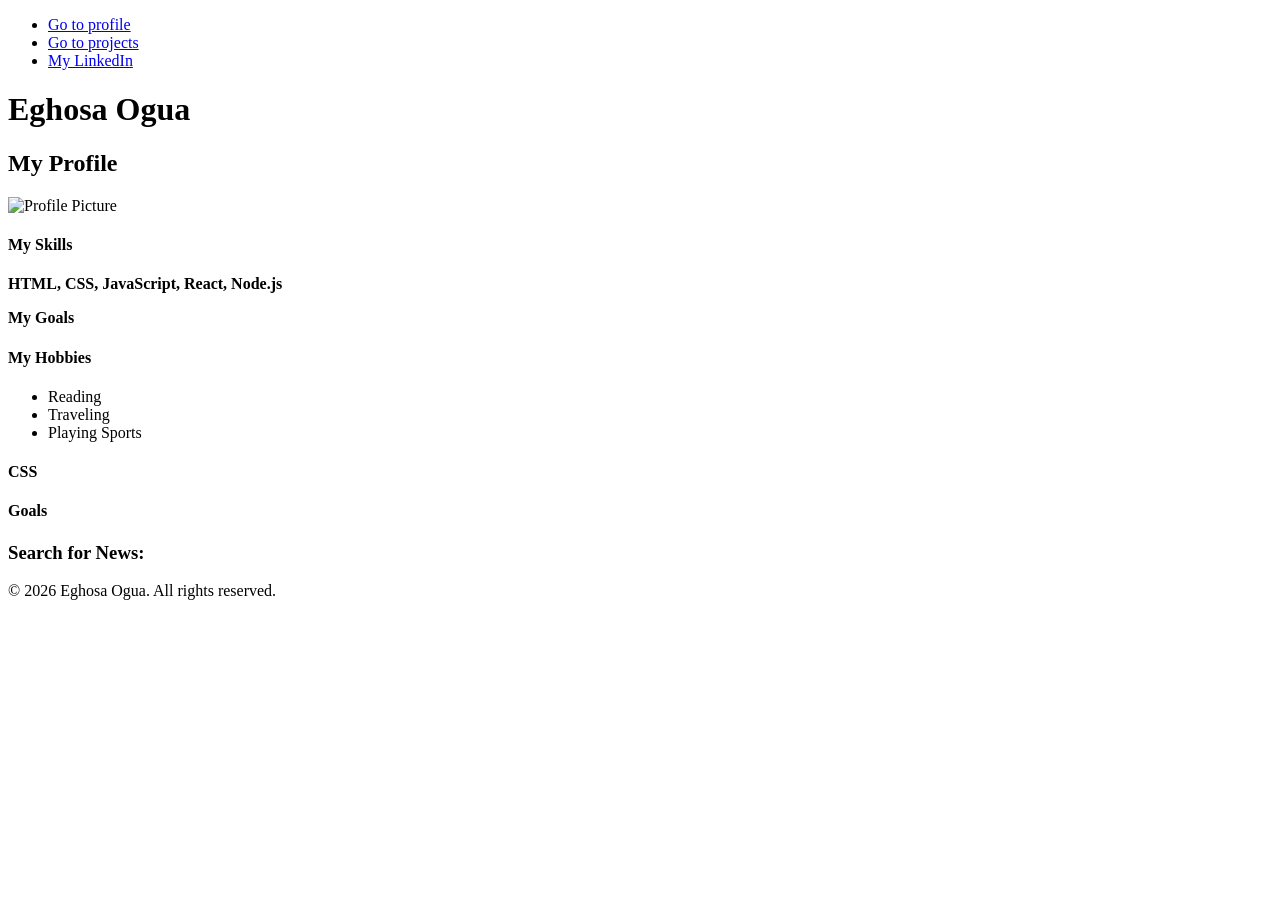
==== index.html @ 78ede94b "First attempt at Profile" ====
<!DOCTYPE html>
<html lang="en">
<head>
    <meta charset="UTF-8">
    <meta name="viewport" content="width=device-width, initial-scale=1.0">
    <metaa name = "author" content = "Eghosa Ogua">
    <meta name = "description" content = "This is a simple HTML page">
    <title>My Profile</title>
    <link rel="stylesheet" href="style.css">
</head>
<body>

    <nav>
        <ul>
            <li><a href="index.html">Go to profile</a></li>
            <li><a href="projects.html">Go to projects</a></li>
            <li><a href="https://www.linkedin.com/" target="_blank">My LinkedIn</a></li>
        </ul>
    </nav>
    
    <header>
        <h1>Eghosa Ogua</h1>
        <h2>My Profile</h2>
        <img alt="Profile Picture" src="images/profile-picture.jpg">
    </header>
    
    <div>
    <h4>My Skills</h4>
        <p> <strong>HTML, CSS, JavaScript, React, Node.js</strong></p>
        <p> <strong>My Goals</strong></p>
    
    </div>

    <div>
    <h4>My Hobbies</h4>
    <ul>
        <li>Reading</li>
        <li>Traveling</li>
        <li>Playing Sports</li>
    </ul>
    </div>

    <div>
        <h4>CSS</h4>
        <h4>Goals </h4>
        <h3>Search for News:</h3>
    </div>

    <footer>
        <p>&copy; 2026 Eghosa Ogua. All rights reserved.</p>
    </footer>

</body>
</html>
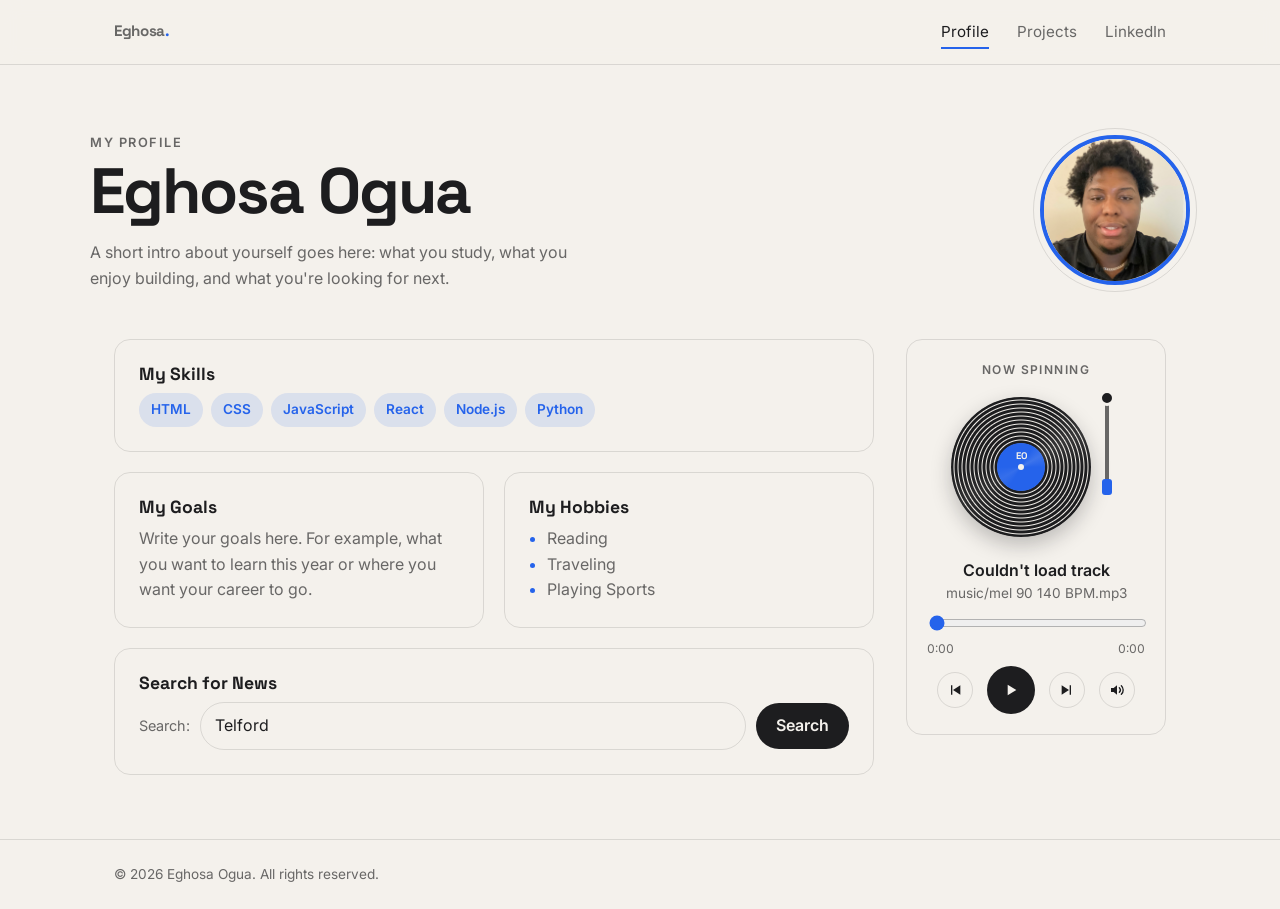
==== commit b313f3c5: "Finished Initial Idea" ====
--- a/index.html
+++ b/index.html
@@ -3,52 +3,137 @@
 <head>
     <meta charset="UTF-8">
     <meta name="viewport" content="width=device-width, initial-scale=1.0">
-    <metaa name = "author" content = "Eghosa Ogua">
-    <meta name = "description" content = "This is a simple HTML page">
-    <title>My Profile</title>
-    <link rel="stylesheet" href="style.css">
+    <meta name="author" content="Eghosa Ogua">
+    <meta name="description" content="Profile of Eghosa Ogua">
+    <title>Eghosa Ogua | Profile</title>
+    <link rel="preconnect" href="https://fonts.googleapis.com">
+    <link rel="preconnect" href="https://fonts.gstatic.com" crossorigin>
+    <link href="https://fonts.googleapis.com/css2?family=Inter:wght@400;600&family=Space+Grotesk:wght@500;700&display=swap" rel="stylesheet">
+    <link rel="stylesheet" href="profileStyle.css">
 </head>
 <body>
 
-    <nav>
-        <ul>
-            <li><a href="index.html">Go to profile</a></li>
-            <li><a href="projects.html">Go to projects</a></li>
-            <li><a href="https://www.linkedin.com/" target="_blank">My LinkedIn</a></li>
-        </ul>
+    <nav class="site-nav">
+        <div class="container">
+            <a class="brand" href="index.html">Eghosa<span>.</span></a>
+            <ul>
+                <li><a class="active" href="index.html">Profile</a></li>
+                <li><a href="projects.html">Projects</a></li>
+                <li><a href="https://www.linkedin.com/" target="_blank" rel="noopener">LinkedIn</a></li>
+            </ul>
+        </div>
     </nav>
-    
-    <header>
-        <h1>Eghosa Ogua</h1>
-        <h2>My Profile</h2>
-        <img alt="Profile Picture" src="images/profile-picture.jpg">
+
+    <header class="container hero">
+        <div>
+            <p class="eyebrow">My Profile</p>
+            <h1>Eghosa Ogua</h1>
+            <p>A short intro about yourself goes here: what you study, what you enjoy building, and what you're looking for next.</p>
+        </div>
+        <img class="avatar" alt="Profile picture of Eghosa Ogua" src="images/Eghosa Headshot.jpg">
     </header>
-    
-    <div>
-    <h4>My Skills</h4>
-        <p> <strong>HTML, CSS, JavaScript, React, Node.js</strong></p>
-        <p> <strong>My Goals</strong></p>
-    
-    </div>
 
-    <div>
-    <h4>My Hobbies</h4>
-    <ul>
-        <li>Reading</li>
-        <li>Traveling</li>
-        <li>Playing Sports</li>
-    </ul>
-    </div>
+    <main class="container layout">
+        <div class="content">
+            <section class="card wide">
+                <h3>My Skills</h3>
+                <ul class="chips">
+                    <li>HTML</li>
+                    <li>CSS</li>
+                    <li>JavaScript</li>
+                    <li>React</li>
+                    <li>Node.js</li>
+                    <li>Python</li>
+                </ul>
+            </section>
 
-    <div>
-        <h4>CSS</h4>
-        <h4>Goals </h4>
-        <h3>Search for News:</h3>
-    </div>
+            <section class="card">
+                <h3>My Goals</h3>
+                <p>Write your goals here. For example, what you want to learn this year or where you want your career to go.</p>
+            </section>
 
-    <footer>
-        <p>&copy; 2026 Eghosa Ogua. All rights reserved.</p>
+            <section class="card">
+                <h3>My Hobbies</h3>
+                <ul class="plain-list">
+                    <li>Reading</li>
+                    <li>Traveling</li>
+                    <li>Playing Sports</li>
+                </ul>
+            </section>
+
+            <section class="card wide">
+                <h3>Search for News</h3>
+                <form class="search-form" action="https://www.bbc.co.uk/search" method="get" target="_blank">
+                    <label for="mysearch">Search:</label>
+                    <input id="mysearch" type="text" name="q" value="Telford">
+                    <button class="btn" type="submit">Search</button>
+                </form>
+            </section>
+        </div>
+
+        <aside class="sidebar">
+            <div class="vinyl-widget" id="vinyl">
+                <p class="widget-label">Now spinning</p>
+
+                <div class="turntable">
+                    <div class="record-wrap">
+                        <div class="record">
+                            <div class="record-label"><span class="spindle"></span></div>
+                        </div>
+                    </div>
+                    <div class="tonearm"></div>
+                </div>
+
+                <div class="track-info">
+                    <p class="track-title" id="track-title">&nbsp;</p>
+                    <p class="track-artist" id="track-artist">&nbsp;</p>
+                </div>
+
+                <input class="progress" id="progress" type="range" min="0" max="100" step="0.1" value="0" aria-label="Seek">
+                <div class="times">
+                    <span id="time-current">0:00</span>
+                    <span id="time-duration">0:00</span>
+                </div>
+
+                <div class="controls">
+                    <button id="prev" type="button" aria-label="Previous track">
+                        <svg viewBox="0 0 24 24"><path d="M6 5h2v14H6zM20 5v14L9 12z"/></svg>
+                    </button>
+                    <button id="play" class="play" type="button" aria-label="Play">
+                        <svg class="icon-play" viewBox="0 0 24 24"><path d="M7 4v16l13-8z"/></svg>
+                        <svg class="icon-pause" viewBox="0 0 24 24"><path d="M6 4h4v16H6zM14 4h4v16h-4z"/></svg>
+                    </button>
+                    <button id="next" type="button" aria-label="Next track">
+                        <svg viewBox="0 0 24 24"><path d="M16 5h2v14h-2zM4 5v14l11-7z"/></svg>
+                    </button>
+                    <div class="volume" id="volume">
+                        <button id="volume-toggle" type="button" aria-label="Volume" aria-expanded="false" aria-controls="volume-popover">
+                            <svg viewBox="0 0 24 24">
+                                <path d="M3 9h4l5-4v14l-5-4H3z"/>
+                                <path class="line icon-volume-on" d="M15.5 8.5a5 5 0 0 1 0 7M18.5 5.5a9 9 0 0 1 0 13"/>
+                                <path class="line icon-volume-off" d="M16 9l6 6M22 9l-6 6"/>
+                            </svg>
+                        </button>
+                        <div class="volume-popover" id="volume-popover">
+                            <input id="volume-slider" type="range" min="0" max="1" step="0.01" value="0.6" aria-label="Volume level">
+                        </div>
+                    </div>
+                </div>
+
+                <audio id="audio" preload="metadata"></audio>
+            </div>
+        </aside>
+    </main>
+
+    <footer class="site-footer">
+        <div class="container">
+            <p>&copy; 2026 Eghosa Ogua. All rights reserved.</p>
+        </div>
     </footer>
 
+    <canvas class="graffiti" id="graffiti" aria-hidden="true"></canvas>
+
+    <script src="vinyl.js"></script>
+    <script src="graffiti.js"></script>
 </body>
-</html>+</html>
--- a/profileStyle.css
+++ b/profileStyle.css
@@ -0,0 +1,690 @@
+/* ==========================================================
+   Palette — three colours only
+   ========================================================== */
+:root {
+    --paper: #F4F1EC;   /* background */
+    --ink: #1D1D1F;     /* text, lines, the record */
+    --accent: #2563EB;  /* highlights, record label */
+
+    /* Tints of the same three colours (not new colours) */
+    --ink-soft: rgba(29, 29, 31, 0.65);
+    --ink-line: rgba(29, 29, 31, 0.12);
+    --accent-soft: rgba(37, 99, 235, 0.12);
+
+    --radius: 16px;
+    --max-width: 1100px;
+    --font-body: "Inter", system-ui, -apple-system, "Segoe UI", Roboto, sans-serif;
+    --font-head: "Space Grotesk", "Inter", system-ui, sans-serif;
+}
+
+*,
+*::before,
+*::after {
+    box-sizing: border-box;
+}
+
+body {
+    margin: 0;
+    background: var(--paper);
+    color: var(--ink);
+    font-family: var(--font-body);
+    font-size: 16px;
+    line-height: 1.6;
+}
+
+h1, h2, h3, h4 {
+    font-family: var(--font-head);
+    line-height: 1.15;
+    margin: 0 0 0.5em;
+}
+
+a {
+    color: inherit;
+}
+
+.container {
+    max-width: var(--max-width);
+    margin: 0 auto;
+    padding: 0 24px;
+}
+
+/* ==========================================================
+   Navigation
+   ========================================================== */
+.site-nav {
+    position: sticky;
+    top: 0;
+    z-index: 10;
+    background: rgba(244, 241, 236, 0.85);
+    backdrop-filter: blur(10px);
+    border-bottom: 1px solid var(--ink-line);
+}
+
+.site-nav .container {
+    display: flex;
+    align-items: center;
+    justify-content: space-between;
+    height: 64px;
+}
+
+.brand {
+    font-family: var(--font-head);
+    font-weight: 700;
+    font-size: 1.25rem;
+    text-decoration: none;
+    letter-spacing: -0.02em;
+}
+
+.brand span {
+    color: var(--accent);
+}
+
+.site-nav ul {
+    display: flex;
+    gap: 28px;
+    list-style: none;
+    margin: 0;
+    padding: 0;
+}
+
+.site-nav a {
+    text-decoration: none;
+    font-size: 0.95rem;
+    color: var(--ink-soft);
+    padding: 6px 0;
+    border-bottom: 2px solid transparent;
+    transition: color 0.2s, border-color 0.2s;
+}
+
+.site-nav a:hover,
+.site-nav a.active {
+    color: var(--ink);
+    border-bottom-color: var(--accent);
+}
+
+/* ==========================================================
+   Hero (name + round profile picture top right)
+   ========================================================== */
+.hero {
+    display: grid;
+    grid-template-columns: 1fr auto;
+    align-items: center;
+    gap: 32px;
+    padding: 64px 0 48px;
+}
+
+.eyebrow {
+    display: inline-block;
+    font-size: 0.8rem;
+    font-weight: 600;
+    letter-spacing: 0.12em;
+    text-transform: uppercase;
+    color: var(--accent);
+    margin: 0 0 12px;
+}
+
+.hero h1 {
+    font-size: clamp(2.5rem, 6vw, 4rem);
+    letter-spacing: -0.03em;
+    margin-bottom: 12px;
+}
+
+.hero p {
+    color: var(--ink-soft);
+    max-width: 52ch;
+    margin: 0;
+}
+
+.avatar {
+    width: 150px;
+    height: 150px;
+    border-radius: 50%;
+    object-fit: cover;
+    border: 4px solid var(--accent);
+    outline: 1px solid var(--ink-line);
+    outline-offset: 6px;
+}
+
+/* ==========================================================
+   Page layout: content + sidebar
+   ========================================================== */
+.layout {
+    display: grid;
+    grid-template-columns: 1fr 260px;
+    gap: 32px;
+    align-items: start;
+    padding-bottom: 64px;
+}
+
+.content {
+    display: grid;
+    grid-template-columns: repeat(2, 1fr);
+    gap: 20px;
+}
+
+.card {
+    border: 1px solid var(--ink-line);
+    border-radius: var(--radius);
+    padding: 24px;
+    transition: border-color 0.2s, transform 0.2s;
+}
+
+.card:hover {
+    border-color: var(--accent);
+    transform: translateY(-2px);
+}
+
+.card.wide {
+    grid-column: 1 / -1;
+}
+
+.card h3 {
+    font-size: 1.1rem;
+}
+
+.card p {
+    margin: 0 0 0.75em;
+    color: var(--ink-soft);
+}
+
+.card p:last-child {
+    margin-bottom: 0;
+}
+
+.chips {
+    display: flex;
+    flex-wrap: wrap;
+    gap: 8px;
+    list-style: none;
+    margin: 0;
+    padding: 0;
+}
+
+.chips li {
+    background: var(--accent-soft);
+    color: var(--accent);
+    font-size: 0.85rem;
+    font-weight: 600;
+    padding: 6px 12px;
+    border-radius: 999px;
+}
+
+.plain-list {
+    margin: 0;
+    padding-left: 1.1em;
+    color: var(--ink-soft);
+}
+
+.plain-list li::marker {
+    color: var(--accent);
+}
+
+/* Search form */
+.search-form {
+    display: flex;
+    flex-wrap: wrap;
+    gap: 10px;
+    align-items: center;
+}
+
+.search-form label {
+    font-size: 0.9rem;
+    color: var(--ink-soft);
+}
+
+.search-form input {
+    flex: 1;
+    min-width: 160px;
+    padding: 10px 14px;
+    font: inherit;
+    color: var(--ink);
+    background: transparent;
+    border: 1px solid var(--ink-line);
+    border-radius: 999px;
+}
+
+.search-form input:focus {
+    outline: none;
+    border-color: var(--accent);
+}
+
+.btn {
+    font: inherit;
+    font-weight: 600;
+    padding: 10px 20px;
+    color: var(--paper);
+    background: var(--ink);
+    border: none;
+    border-radius: 999px;
+    cursor: pointer;
+    transition: background 0.2s;
+}
+
+.btn:hover {
+    background: var(--accent);
+}
+
+/* ==========================================================
+   Vinyl widget
+   ========================================================== */
+.sidebar {
+    position: sticky;
+    /* Leaves room above the card for the graffiti character to stand */
+    top: 128px;
+}
+
+/* Graffiti animation layer, drawn over the page around the vinyl card */
+.graffiti {
+    position: fixed;
+    inset: 0;
+    width: 100%;
+    height: 100%;
+    z-index: 5;
+    pointer-events: none;
+}
+
+.vinyl-widget {
+    border: 1px solid var(--ink-line);
+    border-radius: var(--radius);
+    padding: 20px;
+    text-align: center;
+}
+
+.widget-label {
+    font-size: 0.75rem;
+    font-weight: 600;
+    letter-spacing: 0.12em;
+    text-transform: uppercase;
+    color: var(--ink-soft);
+    margin: 0 0 12px;
+}
+
+.turntable {
+    position: relative;
+    width: 170px;
+    height: 150px;
+    margin: 0 auto 16px;
+}
+
+.record-wrap {
+    position: absolute;
+    left: 0;
+    top: 5px;
+    width: 140px;
+    height: 140px;
+    border-radius: 50%;
+    box-shadow: 0 8px 20px rgba(29, 29, 31, 0.25);
+}
+
+/* Light reflection — stays still while the record turns underneath */
+.record-wrap::after {
+    content: "";
+    position: absolute;
+    inset: 0;
+    border-radius: 50%;
+    background: conic-gradient(
+        from 30deg,
+        transparent 0deg,
+        rgba(244, 241, 236, 0.12) 30deg,
+        transparent 60deg,
+        transparent 180deg,
+        rgba(244, 241, 236, 0.08) 210deg,
+        transparent 240deg
+    );
+    pointer-events: none;
+}
+
+.record {
+    width: 100%;
+    height: 100%;
+    border-radius: 50%;
+    background:
+        repeating-radial-gradient(
+            circle,
+            var(--ink) 0px,
+            var(--ink) 2px,
+            rgba(244, 241, 236, 0.06) 3px,
+            var(--ink) 4px
+        );
+    display: grid;
+    place-items: center;
+    animation: spin 2.4s linear infinite;
+    animation-play-state: paused;
+}
+
+.record-label {
+    width: 48px;
+    height: 48px;
+    border-radius: 50%;
+    background: var(--accent);
+    display: grid;
+    place-items: center;
+    position: relative;
+    font-family: var(--font-head);
+    font-size: 0.6rem;
+    font-weight: 700;
+    color: var(--paper);
+}
+
+/* Text sits off-centre so you can see the label turning */
+.record-label::before {
+    content: "EO";
+    position: absolute;
+    top: 6px;
+}
+
+.spindle {
+    width: 6px;
+    height: 6px;
+    border-radius: 50%;
+    background: var(--paper);
+}
+
+.tonearm {
+    position: absolute;
+    right: 12px;
+    top: 4px;
+    width: 4px;
+    height: 95px;
+    background: var(--ink-soft);
+    border-radius: 2px;
+    transform-origin: 50% 4px;
+    transform: rotate(0deg);
+    transition: transform 0.6s ease;
+}
+
+/* Pivot */
+.tonearm::before {
+    content: "";
+    position: absolute;
+    top: -6px;
+    left: 50%;
+    width: 16px;
+    height: 16px;
+    margin-left: -8px;
+    border-radius: 50%;
+    background: var(--ink);
+    border: 3px solid var(--paper);
+}
+
+/* Head */
+.tonearm::after {
+    content: "";
+    position: absolute;
+    bottom: -4px;
+    left: 50%;
+    width: 10px;
+    height: 16px;
+    margin-left: -5px;
+    border-radius: 3px;
+    background: var(--accent);
+}
+
+.vinyl-widget.is-playing .record {
+    animation-play-state: running;
+}
+
+.vinyl-widget.is-playing .tonearm {
+    transform: rotate(22deg);
+}
+
+@keyframes spin {
+    to { transform: rotate(360deg); }
+}
+
+.track-info {
+    min-height: 44px;
+    margin-bottom: 8px;
+}
+
+.track-title {
+    font-weight: 600;
+    margin: 0;
+    white-space: nowrap;
+    overflow: hidden;
+    text-overflow: ellipsis;
+}
+
+.track-artist {
+    font-size: 0.85rem;
+    color: var(--ink-soft);
+    margin: 0;
+    white-space: nowrap;
+    overflow: hidden;
+    text-overflow: ellipsis;
+}
+
+.progress {
+    width: 100%;
+    accent-color: var(--accent);
+    cursor: pointer;
+}
+
+.times {
+    display: flex;
+    justify-content: space-between;
+    font-size: 0.75rem;
+    color: var(--ink-soft);
+    margin-bottom: 8px;
+    font-variant-numeric: tabular-nums;
+}
+
+.controls {
+    display: flex;
+    justify-content: center;
+    align-items: center;
+    gap: 14px;
+}
+
+.controls button {
+    display: grid;
+    place-items: center;
+    width: 36px;
+    height: 36px;
+    border: 1px solid var(--ink-line);
+    border-radius: 50%;
+    background: transparent;
+    color: var(--ink);
+    cursor: pointer;
+    transition: border-color 0.2s, background 0.2s, color 0.2s;
+}
+
+.controls button:hover:not(:disabled) {
+    border-color: var(--accent);
+    color: var(--accent);
+}
+
+.controls .play {
+    width: 48px;
+    height: 48px;
+    background: var(--ink);
+    color: var(--paper);
+    border: none;
+}
+
+.controls .play:hover:not(:disabled) {
+    background: var(--accent);
+    color: var(--paper);
+}
+
+.controls button:disabled,
+.progress:disabled {
+    opacity: 0.4;
+    cursor: not-allowed;
+}
+
+.controls svg {
+    width: 16px;
+    height: 16px;
+    fill: currentColor;
+}
+
+.icon-pause,
+.vinyl-widget.is-playing .icon-play {
+    display: none;
+}
+
+/* Volume: button with a pop-up slider */
+.volume {
+    position: relative;
+}
+
+.controls svg .line {
+    fill: none;
+    stroke: currentColor;
+    stroke-width: 2;
+    stroke-linecap: round;
+}
+
+.icon-volume-off,
+.volume.is-muted .icon-volume-on {
+    display: none;
+}
+
+.volume.is-muted .icon-volume-off {
+    display: inline;
+}
+
+.volume.is-open > button {
+    border-color: var(--accent);
+    color: var(--accent);
+}
+
+.volume-popover {
+    position: absolute;
+    right: -8px;
+    bottom: calc(100% + 10px);
+    z-index: 2;
+    padding: 10px 14px;
+    background: var(--paper);
+    border: 1px solid var(--ink-line);
+    border-radius: 999px;
+    box-shadow: 0 8px 20px rgba(29, 29, 31, 0.15);
+    opacity: 0;
+    visibility: hidden;
+    transform: translateY(4px);
+    transition: opacity 0.15s, transform 0.15s, visibility 0.15s;
+}
+
+.volume.is-open .volume-popover {
+    opacity: 1;
+    visibility: visible;
+    transform: translateY(0);
+}
+
+.volume-popover input {
+    display: block;
+    width: 110px;
+    margin: 0;
+    accent-color: var(--accent);
+    cursor: pointer;
+}
+
+.vinyl-widget.is-playing .icon-pause {
+    display: block;
+}
+
+/* ==========================================================
+   Projects page
+   ========================================================== */
+.table-wrap {
+    overflow-x: auto;
+    border: 1px solid var(--ink-line);
+    border-radius: var(--radius);
+    margin-bottom: 32px;
+}
+
+table {
+    width: 100%;
+    border-collapse: collapse;
+}
+
+th,
+td {
+    text-align: left;
+    padding: 16px 20px;
+}
+
+th {
+    font-size: 0.8rem;
+    letter-spacing: 0.08em;
+    text-transform: uppercase;
+    color: var(--ink-soft);
+    border-bottom: 1px solid var(--ink-line);
+}
+
+tbody tr + tr td {
+    border-top: 1px solid var(--ink-line);
+}
+
+tbody tr:hover {
+    background: var(--accent-soft);
+}
+
+td:first-child {
+    font-weight: 600;
+}
+
+.section-title {
+    font-size: 1.5rem;
+    margin-bottom: 16px;
+}
+
+.projects {
+    padding-bottom: 64px;
+}
+
+/* ==========================================================
+   Footer
+   ========================================================== */
+.site-footer {
+    border-top: 1px solid var(--ink-line);
+    padding: 24px 0;
+    font-size: 0.85rem;
+    color: var(--ink-soft);
+}
+
+.site-footer p {
+    margin: 0;
+}
+
+/* ==========================================================
+   Responsive
+   ========================================================== */
+@media (max-width: 860px) {
+    .layout {
+        grid-template-columns: 1fr;
+    }
+
+    .sidebar {
+        position: static;
+    }
+}
+
+@media (max-width: 600px) {
+    .container {
+        padding: 0 16px;
+    }
+
+    .site-nav ul {
+        gap: 16px;
+    }
+
+    .brand {
+        display: none;
+    }
+
+    .hero {
+        padding: 40px 0 32px;
+        gap: 20px;
+    }
+
+    .avatar {
+        width: 96px;
+        height: 96px;
+    }
+
+    .content {
+        grid-template-columns: 1fr;
+    }
+}
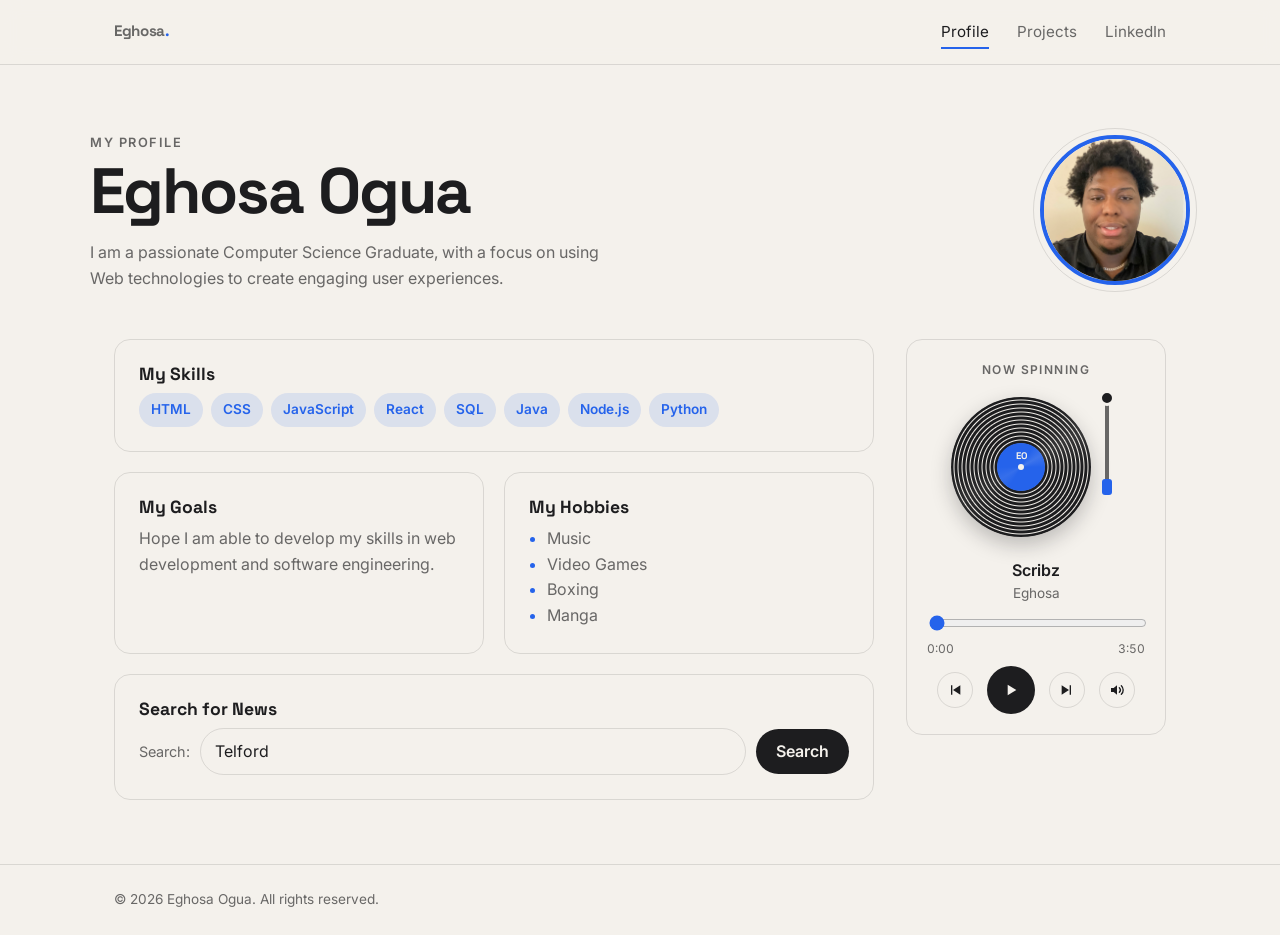
==== commit dfa2509a: "Fixed Profile Header Paragraph" ====
--- a/index.html
+++ b/index.html
@@ -28,7 +28,7 @@
         <div>
             <p class="eyebrow">My Profile</p>
             <h1>Eghosa Ogua</h1>
-            <p>A short intro about yourself goes here: what you study, what you enjoy building, and what you're looking for next.</p>
+            <p>I am a passionate Computer Science Graduate, with a focus on using Web technologies to create engaging user experiences.</p>
         </div>
         <img class="avatar" alt="Profile picture of Eghosa Ogua" src="images/Eghosa Headshot.jpg">
     </header>
@@ -42,6 +42,8 @@
                     <li>CSS</li>
                     <li>JavaScript</li>
                     <li>React</li>
+                    <li>SQL</li>
+                    <li>Java</li>
                     <li>Node.js</li>
                     <li>Python</li>
                 </ul>
@@ -49,15 +51,16 @@
 
             <section class="card">
                 <h3>My Goals</h3>
-                <p>Write your goals here. For example, what you want to learn this year or where you want your career to go.</p>
+                <p>Hope I am able to develop my skills in web development and software engineering.</p>
             </section>
 
             <section class="card">
                 <h3>My Hobbies</h3>
                 <ul class="plain-list">
-                    <li>Reading</li>
-                    <li>Traveling</li>
-                    <li>Playing Sports</li>
+                    <li>Music</li>
+                    <li>Video Games</li>
+                    <li>Boxing</li>
+                    <li>Manga</li>
                 </ul>
             </section>
 
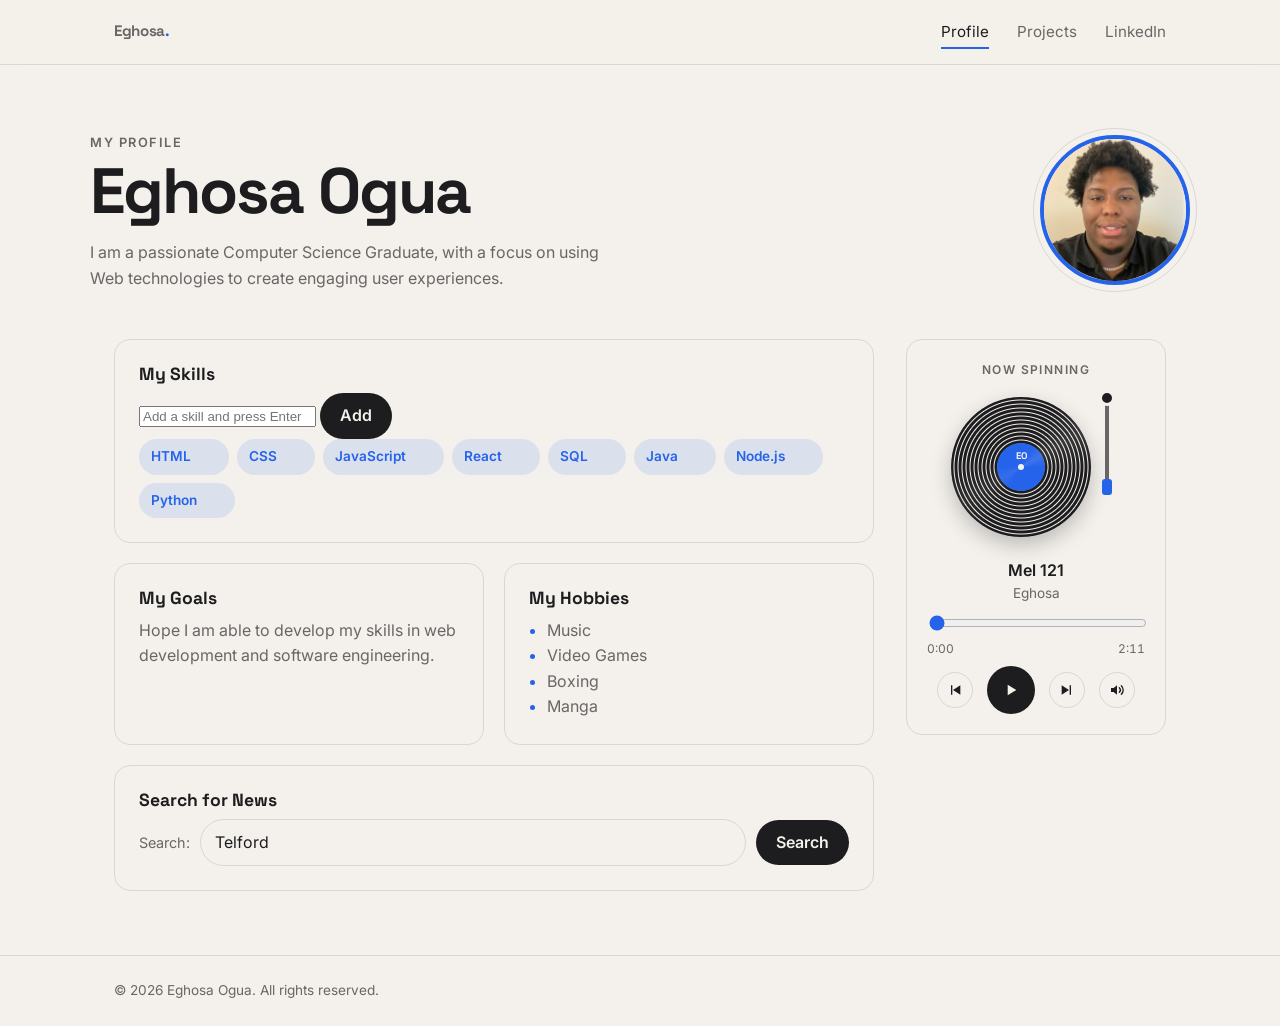
==== commit 6a252558: "Added my own playable Treasure Hunter Game from Uni to Projects page" ====
--- a/index.html
+++ b/index.html
@@ -37,7 +37,11 @@
         <div class="content">
             <section class="card wide">
                 <h3>My Skills</h3>
-                <ul class="chips">
+                <div class="skills-input">
+                    <input type="text" id="skill-input" placeholder="Add a skill and press Enter">
+                    <button id="addSkillBtn" class="btn">Add</button>
+                </div>
+                <ul class="chips" id="skills-list">
                     <li>HTML</li>
                     <li>CSS</li>
                     <li>JavaScript</li>
@@ -138,5 +142,6 @@
 
     <script src="vinyl.js"></script>
     <script src="graffiti.js"></script>
+    <script src="addSkills.js" defer></script>
 </body>
 </html>
--- a/profileStyle.css
+++ b/profileStyle.css
@@ -208,6 +208,31 @@
     padding: 6px 12px;
     border-radius: 999px;
 }
+
+.chips li .remove-btn {
+    margin-left: 6px;
+    border: none;
+    background: none;
+    color: inherit;
+    font: inherit;
+    cursor: pointer;
+    opacity: 0;
+    transition: opacity 0.2s;
+}
+
+.chips li:hover .remove-btn {
+    opacity: 1;
+}
+.chips li .remove {
+    margin-left: 6px;
+    border: none;
+    background: none;
+    color: inherit;
+    cursor: pointer;
+    opacity: 0;
+    transition: opacity 0.2s;
+}
+.chips li:hover .remove { opacity: 1; }
 
 .plain-list {
     margin: 0;
@@ -634,6 +659,56 @@
     padding-bottom: 64px;
 }
 
+/* JavaScript game, played in an iframe on the projects page */
+.game-card {
+    scroll-margin-top: 88px; /* clears the sticky nav when jumping to #game */
+}
+
+/* Keep the game still while the mouse is over it */
+.game-card:hover {
+    transform: none;
+}
+
+.game-card-head {
+    display: flex;
+    flex-wrap: wrap;
+    align-items: flex-start;
+    justify-content: space-between;
+    gap: 12px 24px;
+    margin-bottom: 20px;
+}
+
+.game-card-head > div {
+    flex: 1 1 320px;
+}
+
+.game-card-head p {
+    max-width: 62ch;
+}
+
+.btn-outline {
+    display: inline-block;
+    font-size: 0.9rem;
+    white-space: nowrap;
+    text-decoration: none;
+    color: var(--ink);
+    background: transparent;
+    border: 1px solid var(--ink-line);
+}
+
+.btn-outline:hover {
+    color: var(--accent);
+    background: transparent;
+    border-color: var(--accent);
+}
+
+.game-frame {
+    display: block;
+    width: 100%;
+    height: 600px; /* replaced by the game's real height once it loads */
+    border: 0;
+}
+
 /* ==========================================================
    Footer
    ========================================================== */
@@ -687,4 +762,12 @@
     .content {
         grid-template-columns: 1fr;
     }
-}
+
+    .game-card {
+        padding: 20px 12px 12px;
+    }
+
+    .game-frame {
+        height: 780px;
+    }
+}
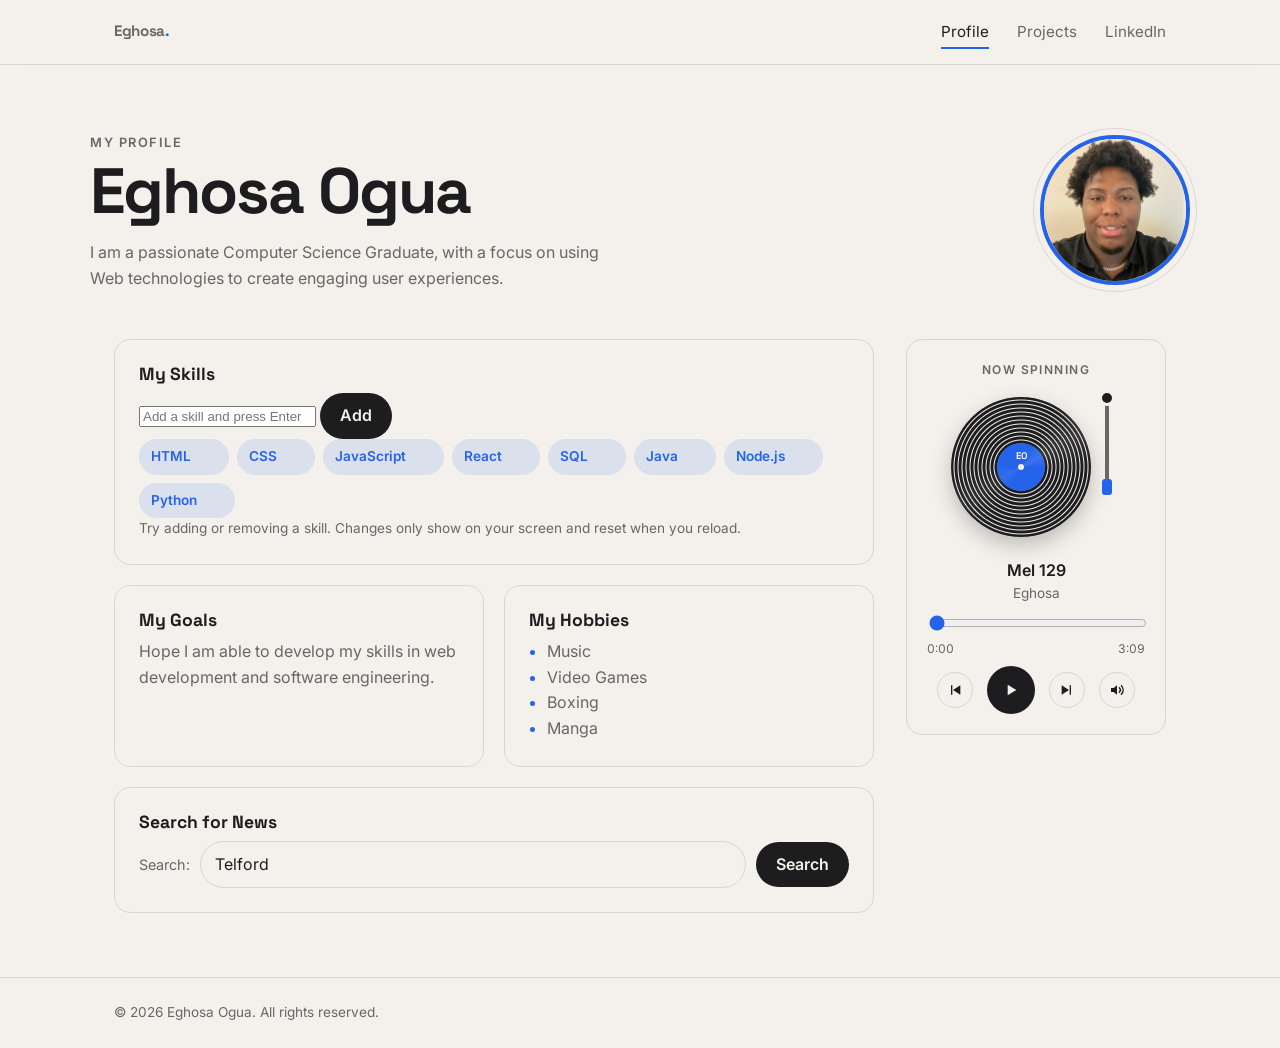
==== commit 3afbc489: "Fixing issue where after editing skills on reload the changes were saved locally, now on reload the " ====
--- a/index.html
+++ b/index.html
@@ -51,6 +51,7 @@
                     <li>Node.js</li>
                     <li>Python</li>
                 </ul>
+                <p class="skills-note">Try adding or removing a skill. Changes only show on your screen and reset when you reload.</p>
             </section>
 
             <section class="card">
--- a/profileStyle.css
+++ b/profileStyle.css
@@ -233,6 +233,11 @@
     transition: opacity 0.2s;
 }
 .chips li:hover .remove { opacity: 1; }
+
+.skills-note {
+    margin-top: 12px;
+    font-size: 0.85rem;
+}
 
 .plain-list {
     margin: 0;
